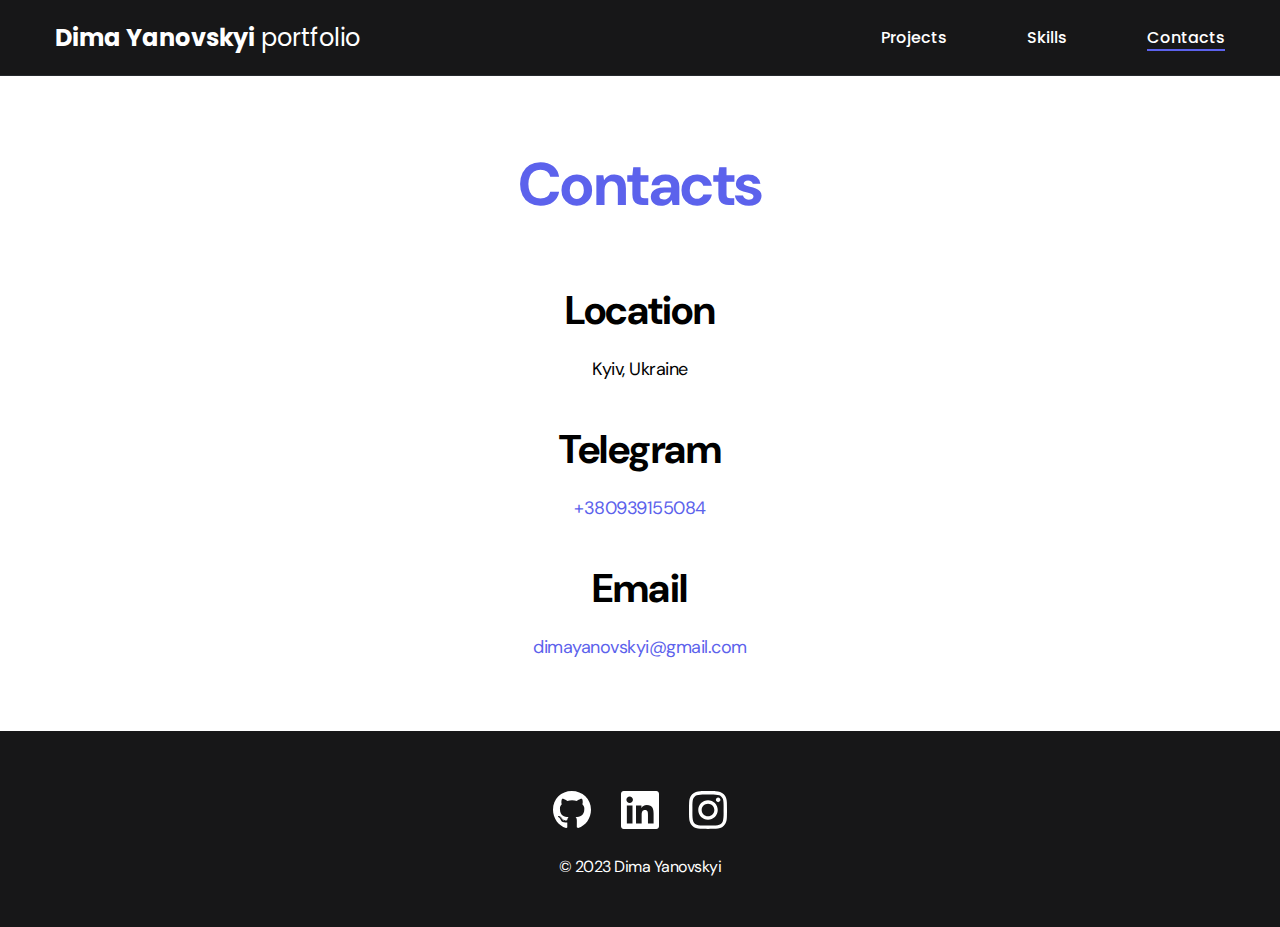
==== contacts.html @ d0f323af "Master" ====
<!DOCTYPE html>
<html lang="en">

<head>
  <meta charset="UTF-8">
  <meta http-equiv="X-UA-Compatible" content="IE=edge">
  <meta name="viewport" content="width=device-width, initial-scale=1.0">
  <title>Dima Yanovskyi portfolio</title>
  <link rel="stylesheet" href="./css/style.css">
</head>

<body>
  <nav class="nav">
    <div class="container">
      <div class="nav-row">
        <a href="./index.html" class="logo"><strong>Dima Yanovskyi</strong> portfolio</a>
        <ul class="nav-list">
          <li class="nav-list__item"><a href="index.html" class="nav-list__link">Projects</a>
          </li>
          <li class="nav-list__item">
          <li class="nav-list__item"><a href="skills.html" class="nav-list__link">Skills</a>
          </li>
          <li class="nav-list__item">
          <li class="nav-list__item"><a href="#" class="nav-list__link nav-list__link--active">Contacts</a>
          </li>
        </ul>
      </div>
    </div>
  </nav>
  <main class="section">
    <div class="container">
      <h1 class="title-1">Contacts</h1>
      <ul class="content-list">
        <li class="content-list__item">
          <h2 class="title-2">Location</h2>
          <p>Kyiv, Ukraine</p>
        </li>
        <li class="content-list__item">
          <h2 class="title-2">Telegram</h2>
          <p><a href="http://t.me/Defisto">+380939155084</a></p>
        </li>
        <li class="content-list__item">
          <h2 class="title-2">Email</h2>
          <p><a href="mailto:criska7@gmail.com">dimayanovskyi@gmail.com</a></p>
        </li>
      </ul>
    </div>
  </main>
  <footer class="footer">
    <div class="container">
      <div class="footer__wrapper">
        <ul class="social">
          <li class="social__item"><a href="https://github.com/Defisto7"><img src="./img/icons/gitHub.svg"
                alt="Link"></a></li>
          <li class="social__item"><a href="https://www.linkedin.com/in/dima-yanovskji-23670022a/"><img
                src="./img/icons/linkedIn.svg" alt="Link"></a></li>
          <li class="social__item"><a href="https://www.instagram.com/defisto77/"><img src="./img/icons/instagram.svg"
                alt="Link"></a></li>
        </ul>
        <div class="copyright">
          <p>© 2023 Dima Yanovskyi</p>
        </div>
      </div>
    </div>
  </footer>
</body>

</html>
---- css/style.css ----
@import "./reset.css";
@import url('https://fonts.googleapis.com/css2?family=DM+Sans:wght@400;500;700&family=Poppins:wght@400;500;700&display=swap');

/* font-family: 'DM Sans', sans-serif;
font-family: 'Poppins', sans-serif; */

:root {
  --black: #171718;
  --black-border: #26292D;
  --white: #fff;
  --purple: #5C62EC;

  --dark-bg: var(--black);
  --dark-border: var(--black-border);
  --header-text: var(--white);
  --accent: var(--purple);
}

html, body {
  font-family: 'DM Sans', sans-serif;
  letter-spacing: -0.5px;
  height: 100%;
  display: flex;
  flex-direction: column;
}

.container{
  padding: 0 15px;
  margin: 0 auto;
  max-width: 1200px;
}

.section {
  padding: 70px 0;
}

.title-1 {
  margin-bottom: 60px;
  font-size: 60px;
  font-weight: 700;
  line-height: 1.3;
  color: var(--accent);
  text-align: center;
}

.title-2 {
  font-size: 40px;
  line-height: 1.3;
  font-weight: 700;
  margin-bottom: 20px;
}

.nav {
  padding: 20px 0;
  border-bottom: 1px solid var(--black-border);
  background-color: var(--dark-bg);
  color: var(--header-text);
  letter-spacing: normal;
}

 .nav-row {
  display: flex;
  justify-content: space-between;
  text-align: center;
  column-gap: 30px;
  row-gap: 20px;
  flex-wrap: wrap;
 }

 .logo {
  text-decoration: none;
  color:  var(--white);
  font-size: 24px;
  font-family: 'Poppins', sans-serif;
 }

 .logo strong {
  font-weight: 700;
 }

 .nav-list {
  display: flex;
  align-items: center;
  column-gap: 40px;
  font-size: 16px;
  font-weight: 500;
  font-family: 'Poppins', sans-serif;

  transition: opacity 0.2s ease-in;
 }

 .nav-list__link {
  color: var(--header-text)
 }

 .nav-list__link:hover {
  opacity: 0.5;
 }

.nav-list__link--active {
  position: relative;
}

.nav-list__link--active::before {
  content: "";
  position: absolute;
  left: 0;
  top: 100%;
  display: block;
  height: 2px;
  width: 100%;
  background-color: var(--accent);
}

.header {
  background-color: var(--dark-bg);
  color: var(--header-text);
  min-height: 695px;
  padding: 40px 0;
  display: flex;
  justify-content: center;
  align-items: center;
  text-align: center;
  background-image: url('./../img/header-bg.png');
  background-repeat: no-repeat;
  background-size: auto;
  background-position: center center;
}

.header__wrapper {
  padding: 0 15px;
  max-width: 660px;
}

.header__title {
  margin-bottom: 20px;
  font-size: 40px;
  font-weight: 700;
  line-height: 1.4;
}

.header__title strong{
  font-size: 60px;
  font-weight: 700;
}

.header__title em {
  font-style: normal;
  color: var(--accent)
}

.header__text {
  margin-bottom: 40px;
  font-size: 18px;
  line-height: 1.3;
}

.btn {
  display: inline-block;
  padding: 12px 28px;
  height: 48px;
  border-radius: 5px;
  background-color: var(--accent);
  color: var(--white);
  letter-spacing: 0.15px;
  font-size: 16px;
  font-weight: 500;

  transition: opacity 0.2s ease-in;
}

.btn:hover {
  opacity: 0.5;
}

.btn:active {
  position: relative;
  top: 3px
}

.btn-outline {
  height: 48px;
  padding: 12px 20px;
  border-radius: 5px;
  border: 1px solid #000;
  color: var(--black);
  display: flex;
  column-gap: 10px;
  align-items: center;
  
}

.btn-outline:hover {
  opacity: 0.5;
}

.btn-outline:active {
  position: relative;
  top: 3px
}

.projects {
  display: flex;
  justify-content: center;
  flex-wrap: wrap;
  column-gap: 30px;
  row-gap: 30px;
}

.project {
  max-width: 370px;
  background-color: var(--white);
  box-shadow: 0px 5px 35px rgba(0, 0, 0, 0.25);
  border-radius: 10px;
}

.project__img {
  border-radius: 10px;
}

.project__title {
  padding: 15px 20px 25px;
  font-weight: 700;
  font-size: 24px;
  line-height: 1.3;
  color: var(--black)
}

.project-details {
  max-width: 865px;
  margin: 0 auto;
  display: flex;
  flex-direction: column;
  align-items: center;
  text-align: center;
}

.project-details__cover {
  max-width: 100%;
  margin-bottom: 40px;
  box-shadow: 0px 5px 35px rgba(0, 0, 0, 0.25);
  border-radius: 10px;
}

.project-details__desc {
  font-weight: 700;
  font-size: 24px;
  line-height: 1.3;
  margin-bottom: 30px;
}

.content-list {
  min-width: 570px;
  display: flex;
  flex-direction: column;
  align-items: center;
  text-align: center;
  row-gap: 40px;
  margin: 0 auto;
}

.content-list a {
  color: var(--accent)
}

.content-list__item {
  font-size: 18px;
  line-height: 1.5;
}

.footer {
  padding: 60px 0 50px;
  margin-top: auto;
  background-color: var(--dark-bg);
  color: var(--white)
}

.footer__wrapper {
  display: flex;
  flex-direction: column;
  align-items: center;
  row-gap: 27px;
}

.social {
  display: flex;
  column-gap: 30px;
  align-items: center;
}

.copyright {
  font-size: 16px;
}
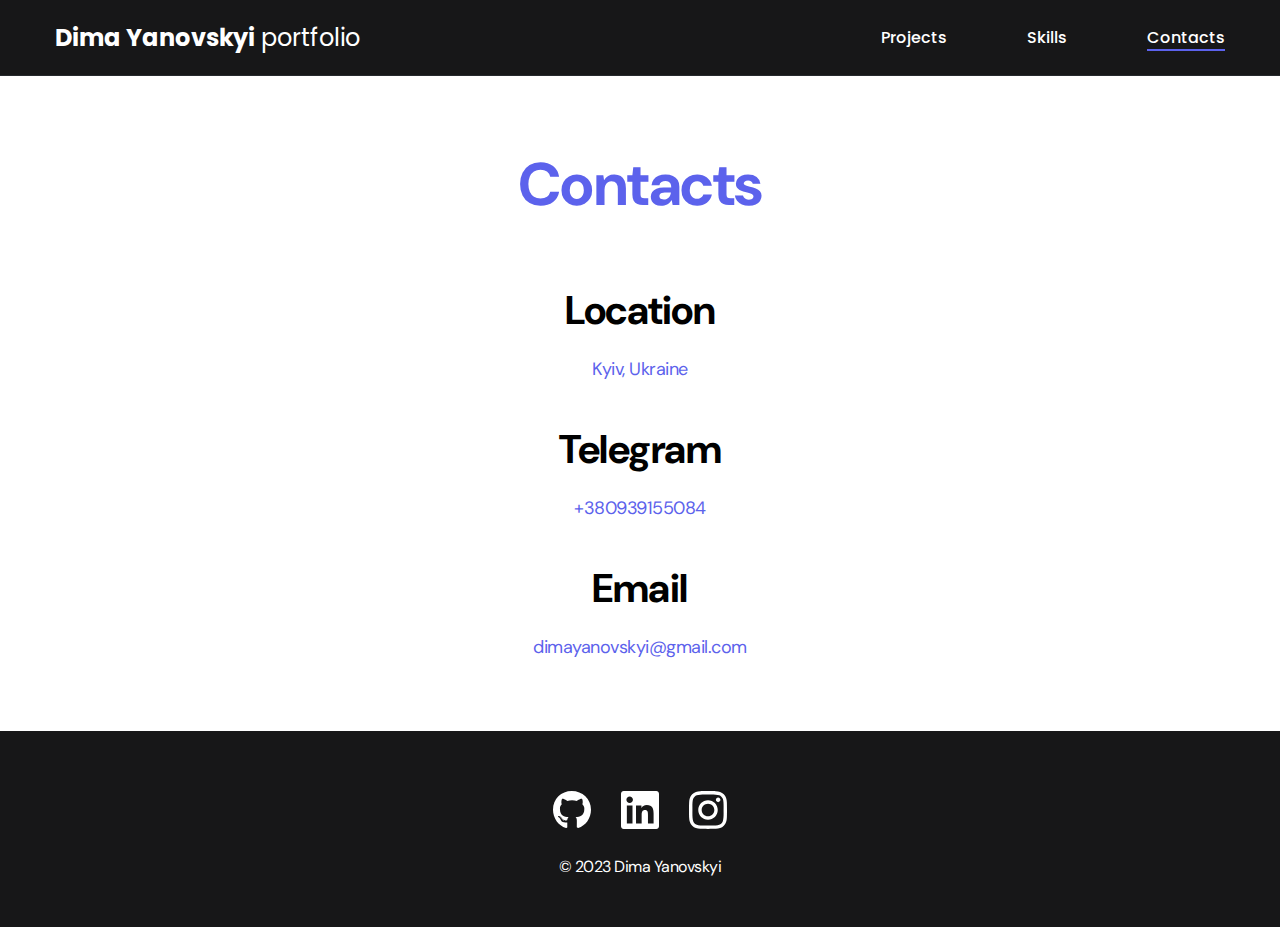
==== commit 40a37045: "Master" ====
--- a/contacts.html
+++ b/contacts.html
@@ -33,7 +33,7 @@
       <ul class="content-list">
         <li class="content-list__item">
           <h2 class="title-2">Location</h2>
-          <p>Kyiv, Ukraine</p>
+          <p><a href="https://www.google.com.ua/maps/place/%D0%9A%D0%B8%D0%B5%D0%B2,+02000/@50.4015698,30.2030527,10z/data=!3m1!4b1!4m5!3m4!1s0x40d4cf4ee15a4505:0x764931d2170146fe!8m2!3d50.4501!4d30.5234?hl=ru">Kyiv, Ukraine</a></p>
         </li>
         <li class="content-list__item">
           <h2 class="title-2">Telegram</h2>
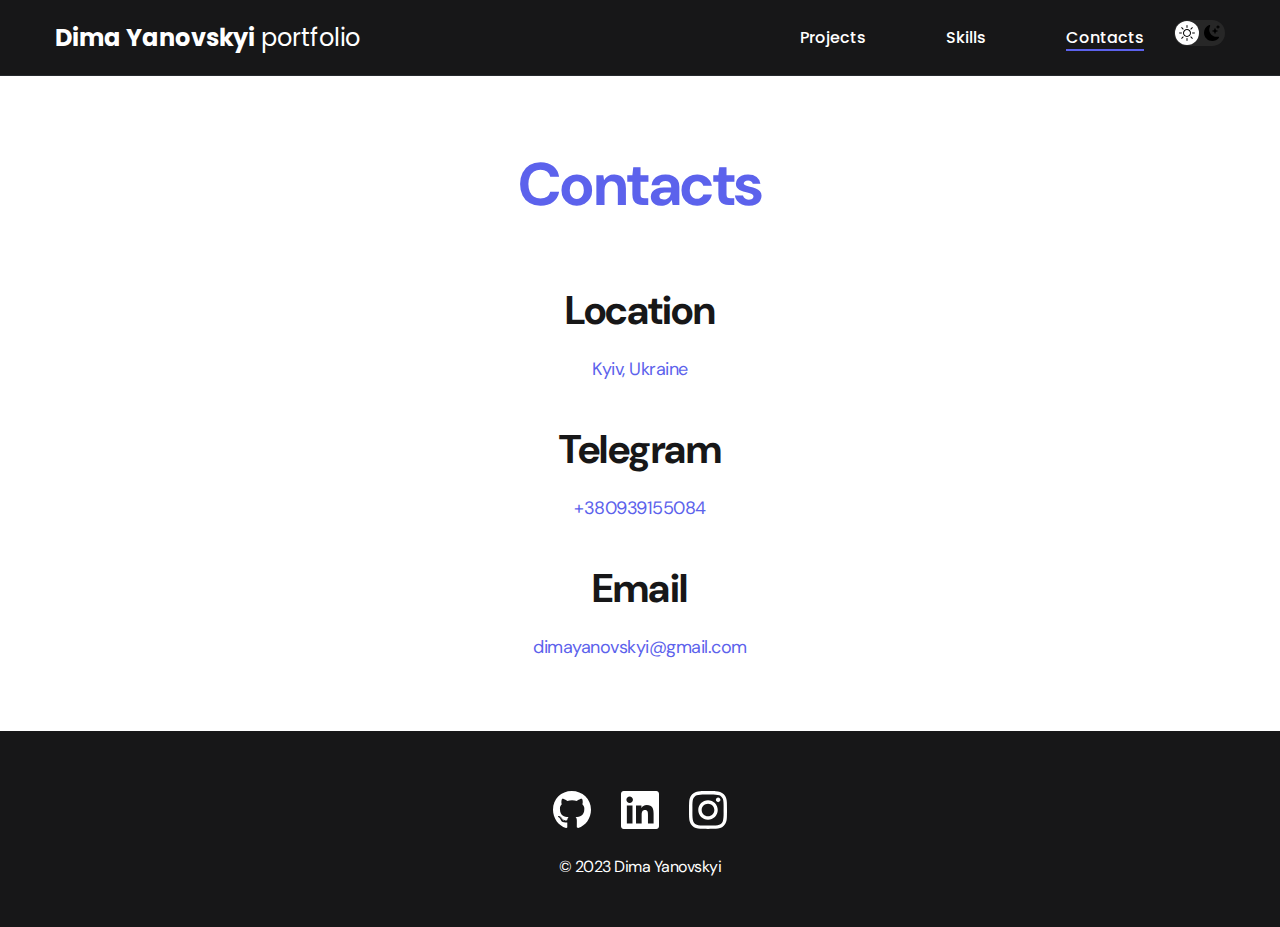
==== commit 5d48e09d: "master" ====
--- a/contacts.html
+++ b/contacts.html
@@ -14,6 +14,10 @@
     <div class="container">
       <div class="nav-row">
         <a href="./index.html" class="logo"><strong>Dima Yanovskyi</strong> portfolio</a>
+        <button class="dark-mode-btn">
+          <img src="./img/icons/sun.svg" alt="Light mode" class="dark-mode-btn__icon">
+          <img src="./img/icons/moon.svg" alt="Dark mode" class="dark-mode-btn__icon">
+        </button>
         <ul class="nav-list">
           <li class="nav-list__item"><a href="index.html" class="nav-list__link">Projects</a>
           </li>
@@ -33,7 +37,8 @@
       <ul class="content-list">
         <li class="content-list__item">
           <h2 class="title-2">Location</h2>
-          <p><a href="https://www.google.com.ua/maps/place/%D0%9A%D0%B8%D0%B5%D0%B2,+02000/@50.4015698,30.2030527,10z/data=!3m1!4b1!4m5!3m4!1s0x40d4cf4ee15a4505:0x764931d2170146fe!8m2!3d50.4501!4d30.5234?hl=ru">Kyiv, Ukraine</a></p>
+          <p><a href="https://www.google.com.ua/maps/place/%D0%9A%D0%B8%D0%B5%D0%B2,+02000/@50.4015698,30.2030527,10z/data=!3m1!4b1!4m5!3m4!1s0x40d4cf4ee15a4505:0x764931d2170146fe!8m2!3d50.4501!4d30.5234?hl=ru">Kyiv, Ukraine</a>
+</p>
         </li>
         <li class="content-list__item">
           <h2 class="title-2">Telegram</h2>
@@ -63,6 +68,8 @@
       </div>
     </div>
   </footer>
+
+  <script src="./js/main.js"></script>
 </body>
 
 </html>--- a/css/style.css
+++ b/css/style.css
@@ -10,18 +10,28 @@
   --white: #fff;
   --purple: #5C62EC;
 
+  --text-color: var(--black);
   --dark-bg: var(--black);
   --dark-border: var(--black-border);
   --header-text: var(--white);
   --accent: var(--purple);
+  --page-bg: var(--white);
+  --shadow: rgba(0, 0, 0, 0.25);
+}
+.dark {
+  --page-bg: #1b1a1a;
+  --text-color: var(--white);
+  --shadow: rgba(255, 255, 255, 0.25);
 }
 
 html, body {
   font-family: 'DM Sans', sans-serif;
   letter-spacing: -0.5px;
-  height: 100%;
+  min-height: 100vh;
   display: flex;
   flex-direction: column;
+  background-color: var(--page-bg);
+  color: var(--text-color)
 }
 
 .container{
@@ -60,7 +70,7 @@
 
  .nav-row {
   display: flex;
-  justify-content: space-between;
+  justify-content: flex-end;
   text-align: center;
   column-gap: 30px;
   row-gap: 20px;
@@ -68,8 +78,9 @@
  }
 
  .logo {
+  margin-right: auto;
   text-decoration: none;
-  color:  var(--white);
+  color: var(--white);
   font-size: 24px;
   font-family: 'Poppins', sans-serif;
  }
@@ -80,6 +91,8 @@
 
  .nav-list {
   display: flex;
+  flex-wrap: wrap;
+  row-gap: 10px;
   align-items: center;
   column-gap: 40px;
   font-size: 16px;
@@ -112,6 +125,41 @@
   background-color: var(--accent);
 }
 
+.dark-mode-btn {
+  display: flex;
+  position: relative;
+  justify-content: space-between;
+  width: 51px;
+  height: 26px;
+  border-radius: 50px;
+  background-color: #272727;
+  padding: 5px;
+  order: 9;
+}
+
+.dark-mode-btn::before {
+  content: "";
+  position: absolute;
+  top: 1px;
+  left: 1px;
+  display: block;
+  width: 24px;
+  height: 24px;
+  border-radius: 50%;
+  background-color: #fff;
+
+  transition: left 0.2s ease-in;
+}
+
+.dark-mode-btn--active::before {
+  left: 26px
+}
+
+.dark-mode-btn__icon {
+  position: relative;
+  z-index: 10;
+}
+
 .header {
   background-color: var(--dark-bg);
   color: var(--header-text);
@@ -161,7 +209,7 @@
   height: 48px;
   border-radius: 5px;
   background-color: var(--accent);
-  color: var(--white);
+  color: var(--text-color);
   letter-spacing: 0.15px;
   font-size: 16px;
   font-weight: 500;
@@ -187,7 +235,7 @@
   display: flex;
   column-gap: 10px;
   align-items: center;
-  
+  background-color: var(--white);
 }
 
 .btn-outline:hover {
@@ -209,8 +257,8 @@
 
 .project {
   max-width: 370px;
-  background-color: var(--white);
-  box-shadow: 0px 5px 35px rgba(0, 0, 0, 0.25);
+  background-color: var(--page-bg);
+  box-shadow: 0px 5px 35px var(--shadow);
   border-radius: 10px;
 }
 
@@ -223,7 +271,7 @@
   font-weight: 700;
   font-size: 24px;
   line-height: 1.3;
-  color: var(--black)
+  color: var(--text-color);
 }
 
 .project-details {
@@ -250,7 +298,7 @@
 }
 
 .content-list {
-  min-width: 570px;
+
   display: flex;
   flex-direction: column;
   align-items: center;
@@ -272,7 +320,7 @@
   padding: 60px 0 50px;
   margin-top: auto;
   background-color: var(--dark-bg);
-  color: var(--white)
+  color: var(--header-text)
 }
 
 .footer__wrapper {
@@ -290,4 +338,86 @@
 
 .copyright {
   font-size: 16px;
+}
+
+@media (max-width: 790px) {
+  .nav-row {
+    justify-content: center;
+  }
+}
+
+@media (max-width: 620px) {
+  .dark-mode-btn {
+    order: 0;
+  }
+  p {
+    max-width: 88+0%;
+  }
+
+  .header {
+    min-height: unset;
+  }
+
+  .header__title {
+    font-size: 30px;
+  }
+
+  .header__title strong{
+    font-size: 40px;
+  }
+
+  .section {
+    padding: 40px 0;
+  }
+
+  .title-1 {
+    margin-bottom: 30px;
+    font-size: 40px;
+  }
+
+  .title-2 {
+    margin-bottom: 10px;
+    font-size: 30px;
+  }
+
+  .project__title {
+    font-size: 20px;
+  }
+
+  .project-details {
+    margin-bottom: 20px;
+    font-size: 22px;
+  }
+
+  .footer {
+    padding: 40px 30px;
+  }
+
+  .footer__wrapper {
+    row-gap: 20px;
+  }
+
+  .social {
+    column-gap: 20px;
+  }
+
+  .social__item {
+    width: 24px;
+  }
+  .content-list {
+    row-gap: 20px;
+  }
+  
+  .content-list__item {
+    font-size: 16px;
+  }
+}
+
+@media (max-width: 430px) {
+  .logo {
+    font-size: 18px;
+  }
+  .nav-list__link {
+    font-size: 12px;
+  }
 }